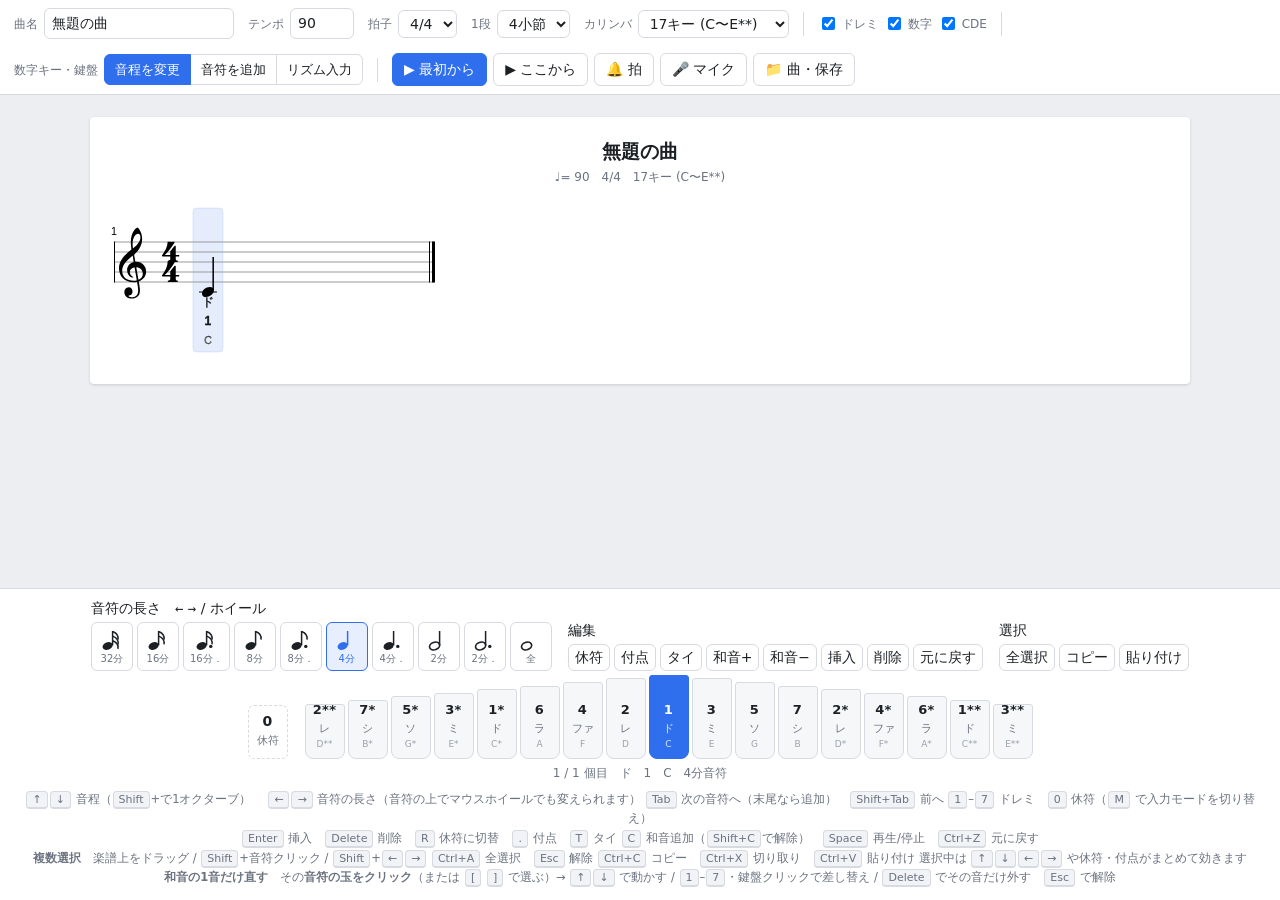
==== index.html @ a3340d4e "スマホは閲覧専用にし、画面幅だけでモードを切り替える - 閲覧モードの切り替えボタンを廃止。760px 以下かどうかだけで判定する - 狭い画面では下の入力パネルをまるごと非表示にし、ツールバーも  " ====
<!DOCTYPE html>
<html lang="ja">
<head>
<meta charset="utf-8">
<meta name="viewport" content="width=device-width, initial-scale=1">
<title>カリンバ楽譜メーカー</title>
<style>
  :root{
    --bg:#eceef2; --chrome:#ffffff; --ink:#1c2024; --muted:#6b7280;
    --line:#d7dae0; --accent:#2f6fed; --accent-soft:#e7efff;
    --tine:#f6f7f9; --tine-on:#2f6fed;
  }
  *{box-sizing:border-box}
  body{margin:0;background:var(--bg);color:var(--ink);
       font:14px/1.5 "Yu Gothic UI","Meiryo","Hiragino Kaku Gothic ProN",system-ui,sans-serif;
       height:100vh;display:flex;flex-direction:column;overflow:hidden}

  /* ---------- ツールバー ---------- */
  .bar{background:var(--chrome);border-bottom:1px solid var(--line);
       padding:8px 14px;display:flex;gap:14px;align-items:center;flex-wrap:wrap;flex:none}
  .bar .grp{display:flex;gap:6px;align-items:center}
  .bar .sep{width:1px;height:24px;background:var(--line)}
  label.f{font-size:12px;color:var(--muted);white-space:nowrap}
  input[type=text],input[type=number],select{
    font:inherit;padding:4px 7px;border:1px solid var(--line);border-radius:6px;background:#fff;color:inherit}
  input[type=text]{min-width:170px}
  input[type=number]{width:64px}
  button{font:inherit;padding:5px 11px;border:1px solid var(--line);border-radius:6px;
         background:#fff;color:inherit;cursor:pointer}
  button:hover{background:#f2f4f8}
  button.pri{background:var(--accent);border-color:var(--accent);color:#fff}
  button.pri:hover{filter:brightness(1.07)}
  .bar button.on{background:var(--accent-soft);border-color:var(--accent);color:var(--accent)}
  .chk{display:flex;gap:4px;align-items:center;font-size:12px;color:var(--muted);cursor:pointer;user-select:none}
  .seg{display:flex}
  .seg button{border-radius:0;margin-left:-1px;font-size:13px;padding:5px 10px}
  .seg button:first-child{border-radius:6px 0 0 6px;margin-left:0}
  .seg button:last-child{border-radius:0 6px 6px 0}
  .seg button.on{background:var(--accent);border-color:var(--accent);color:#fff;position:relative;z-index:1}
  .seg button.on:hover{background:var(--accent);filter:brightness(1.07)}

  /* ---------- 楽譜 ---------- */
  /* align-items を既定の stretch のままにすると、白い紙の高さが表示領域の高さで
     止まってしまい、スクロールすると下が背景色になるので flex-start にする */
  #paper{flex:1;overflow:auto;padding:22px 18px 30px;display:flex;
         justify-content:center;align-items:flex-start}
  #sheet{background:#fff;box-shadow:0 1px 3px rgba(0,0,0,.14);border-radius:4px;
         padding:18px 10px 10px;width:100%;max-width:1100px}
  #sheetTitle{text-align:center;font-size:19px;font-weight:600;margin:2px 0 2px}
  #sheetMeta{text-align:center;font-size:12px;color:var(--muted);margin-bottom:6px}
  #score svg{display:block;margin:0 auto;max-width:100%;height:auto}
  #score .hit{cursor:pointer}
  #empty{text-align:center;color:var(--muted);padding:40px 0}

  /* ---------- 入力パネル ---------- */
  .panel{background:var(--chrome);border-top:1px solid var(--line);padding:9px 14px 12px;flex:none}
  .prow{display:flex;gap:16px;align-items:flex-end;flex-wrap:wrap;justify-content:center}
  .durs{display:flex;gap:4px}
  .durs button{min-width:42px;padding:4px 6px 5px;text-align:center;line-height:1.15}
  .durs button svg{display:block;margin:0 auto}
  .durs button small{display:block;font-size:10px;color:var(--muted)}
  .durs button.on{background:var(--accent-soft);border-color:var(--accent);color:var(--accent)}
  .durs button.on small{color:var(--accent)}

  #tines{display:flex;gap:3px;align-items:flex-end;justify-content:center;flex-wrap:nowrap;
         overflow-x:auto;padding:4px 2px 0}
  #tines button{width:40px;padding:4px 0 6px;background:var(--tine);border:1px solid var(--line);
                border-radius:3px 3px 8px 8px;display:flex;flex-direction:column;justify-content:flex-end;
                gap:1px;align-items:center;flex:none}
  #tines button .num{font-size:13px;font-weight:600;letter-spacing:.02em}
  #tines button .sol{font-size:11px;color:var(--muted)}
  #tines button .let{font-size:9px;color:#9aa1ab}
  #tines button.on{background:var(--tine-on);border-color:var(--tine-on);color:#fff}
  #tines button.on .sol,#tines button.on .let{color:#dce7ff}
  #tines button.restkey{height:54px;margin-right:14px;background:#fff;
                        border-style:dashed;border-radius:6px;justify-content:center}
  #tines button.restkey .num{font-size:14px}

  /* ---------- マイク録音バー ---------- */
  .micbar{display:flex;gap:12px;align-items:center;flex:none;padding:7px 14px;
          background:#fff3f3;border-top:1px solid #f0c9c9;font-size:13px}
  .micbar[hidden]{display:none}
  .micbar .rec{width:10px;height:10px;border-radius:50%;background:#dc2b2b;flex:none;
               animation:blink 1.1s infinite}
  @keyframes blink{0%,45%{opacity:1}55%,100%{opacity:.2}}
  .micbar .meter{width:150px;height:9px;border-radius:5px;background:#e7d5d5;overflow:hidden;flex:none}
  .micbar .meter i{display:block;height:100%;width:0;background:#dc2b2b;transition:width .05s linear}
  .micbar .pitch{min-width:150px;font-weight:600;font-variant-numeric:tabular-nums}
  .micbar input[type=range]{width:110px}
  .micbar.err{background:#fff8e6;border-top-color:#eddfae}
  .micbar.err .rec{background:#c98a00;animation:none}

  /* ---------- 曲パネル ---------- */
  .modal{position:fixed;inset:0;background:rgba(20,24,30,.45);z-index:50;
         display:flex;align-items:center;justify-content:center;padding:16px}
  .modal[hidden]{display:none}
  .modal .box{background:#fff;border-radius:10px;padding:14px 16px 16px;width:min(560px,100%);
              max-height:86vh;overflow:auto;box-shadow:0 8px 32px rgba(0,0,0,.28)}
  .mhead{display:flex;justify-content:space-between;align-items:center;margin-bottom:10px;font-size:15px}
  .mrow{display:flex;gap:8px;align-items:center;margin-bottom:10px}
  .mrow.wrap{flex-wrap:wrap}
  .mrow input[type=text]{flex:1;min-width:0}
  .list{border:1px solid var(--line);border-radius:8px;max-height:36vh;overflow:auto;margin-bottom:10px}
  .list .row{display:flex;gap:8px;align-items:center;padding:6px 8px;border-bottom:1px solid #eef0f3}
  .list .row:last-child{border-bottom:0}
  .list .row .nm{flex:1;min-width:0;overflow:hidden;text-overflow:ellipsis;white-space:nowrap}
  .list .row .sub{font-size:11px;color:var(--muted);flex:none}
  .list .empty{padding:14px;text-align:center;color:var(--muted);font-size:12.5px}
  .note{font-size:11.5px;color:var(--muted);line-height:1.7;margin:0}

  .hint{font-size:11.5px;color:var(--muted);text-align:center;margin-top:8px;line-height:1.7}
  .hint kbd{font:inherit;font-size:11px;background:#f1f3f7;border:1px solid var(--line);
            border-bottom-width:2px;border-radius:4px;padding:1px 5px;margin:0 1px}
  .status{font-size:12px;color:var(--muted);text-align:center;margin-top:5px;min-height:18px}

  /* ---------- 画面が狭いとき（スマホ）は「見る」ことだけに絞る ----------
     下の入力パネルはまるごと消し、上のツールバーも再生と曲だけにする */
  @media (max-width:760px){
    .panel{display:none}
    .bar .wide,
    .bar .sep,
    #btnMetro,
    #btnMic{display:none}
    .bar{padding:6px 8px;gap:8px;justify-content:center}
    .bar .grp{gap:5px}
    .bar button{padding:7px 10px}
    .chk{font-size:12px}
    #paper{padding:8px 4px 14px}
    #sheet{padding:8px 2px 4px;border-radius:0;box-shadow:none}
    #sheetTitle{font-size:16px}
    #sheetMeta{font-size:11px;margin-bottom:4px}
    #score .hit{cursor:default}
    .micbar{flex-wrap:wrap;gap:8px}
    .micbar .pitch{min-width:0}
    .modal{padding:0}
    .modal .box{border-radius:0;max-height:100vh;height:100%}
  }

  @media print{
    body{height:auto;overflow:visible;background:#fff;display:block}
    .bar,.panel{display:none!important}
    #paper{overflow:visible;padding:0;display:block}
    #sheet{box-shadow:none;max-width:none;padding:0}
    #score svg{width:100%!important;height:auto!important}
    #score .cursor,#score .seek{display:none}
  }
  @page{size:A4 portrait;margin:12mm}
</style>
</head>
<body>

<div class="bar">
  <div class="grp wide">
    <label class="f" for="title">曲名</label>
    <input type="text" id="title" value="無題の曲">
  </div>
  <div class="grp wide">
    <label class="f" for="tempo">テンポ</label>
    <input type="number" id="tempo" min="30" max="240" value="90">
  </div>
  <div class="grp wide">
    <label class="f" for="timesig">拍子</label>
    <select id="timesig">
      <option>4/4</option><option>3/4</option><option>2/4</option>
      <option>6/8</option><option>3/8</option>
    </select>
  </div>
  <div class="grp wide">
    <label class="f" for="perline">1段</label>
    <select id="perline" title="1段に並べる小節数">
      <option value="2">2小節</option><option value="3">3小節</option>
      <option value="4" selected>4小節</option><option value="5">5小節</option>
      <option value="6">6小節</option>
    </select>
  </div>
  <div class="grp wide">
    <label class="f" for="preset">カリンバ</label>
    <select id="preset"></select>
  </div>
  <div class="sep"></div>
  <div class="grp">
    <label class="chk"><input type="checkbox" id="sSol" checked>ドレミ</label>
    <label class="chk"><input type="checkbox" id="sNum" checked>数字</label>
    <label class="chk"><input type="checkbox" id="sLet" checked>CDE</label>
  </div>
  <div class="sep"></div>
  <div class="grp wide">
    <label class="f">数字キー・鍵盤</label>
    <div class="seg" id="modeSeg">
      <button id="modeEdit" title="M で切り替え">音程を変更</button>
      <button id="modeAdd" title="M で切り替え">音符を追加</button>
      <button id="modeTap" title="M で切り替え／押した間隔で長さが決まります">リズム入力</button>
    </div>
  </div>
  <div class="sep"></div>
  <div class="grp">
    <button class="pri" id="btnPlayAll" title="Shift+Space">▶ 最初から</button>
    <button id="btnPlayHere" title="Space">▶ ここから</button>
    <button id="btnMetro" title="メトロノーム">🔔 拍</button>
    <button id="btnMic" title="マイクで弾いた音を楽譜にします">🎤 マイク</button>
    <button id="btnSongs">📁 曲・保存</button>
    <input type="file" id="file" accept=".json,application/json" hidden>
  </div>
</div>

<!-- 曲の保存・読み込み・共有 -->
<div class="modal" id="songs" hidden>
  <div class="box">
    <div class="mhead">
      <b>曲</b>
      <button id="songsClose">閉じる</button>
    </div>
    <div class="mrow">
      <input type="text" id="songName" placeholder="曲の名前">
      <button class="pri" id="songSave">この名前で保存</button>
    </div>
    <div id="songList" class="list"></div>
    <div class="mrow wrap">
      <button id="songNew">新規</button>
      <button id="songLink">🔗 リンクをコピー</button>
      <button id="songExport">JSONで書き出し</button>
      <button id="songImport">JSONを読み込む</button>
      <button id="btnPng">PNG</button>
      <button id="btnPrint">印刷</button>
    </div>
    <input type="text" id="songUrl" readonly hidden
           style="width:100%;margin-bottom:10px;font-size:12px">
    <p class="note" id="songNote">
      保存先は<b>この端末のこのブラウザの中</b>です。別の端末（スマホなど）へ移すときは
      「🔗 リンクをコピー」で出たURLを送ってください。そのURLを開くと曲がそのまま開きます。
    </p>
  </div>
</div>

<div id="paper">
  <div id="sheet">
    <div id="sheetTitle"></div>
    <div id="sheetMeta"></div>
    <div id="score"></div>
  </div>
</div>

<div class="micbar" id="micbar" hidden>
  <span class="rec"></span>
  <span id="micState">マイクを準備中…</span>
  <div class="meter"><i id="micLevel"></i></div>
  <label class="f" for="micSens">感度</label>
  <input type="range" id="micSens" min="3" max="60" value="12">
  <span class="pitch" id="micPitch">—</span>
  <button id="micStop">■ 停止</button>
</div>

<div class="panel">
  <div class="prow">
    <div>
      <div class="f" style="margin-bottom:3px">音符の長さ　<kbd>←</kbd> <kbd>→</kbd> / ホイール</div>
      <div class="durs" id="durs"></div>
    </div>
    <div>
      <div class="f" style="margin-bottom:3px">編集</div>
      <div class="durs">
        <button id="btnRest" title="R">休符</button>
        <button id="btnDot" title=".">付点</button>
        <button id="btnTie" title="T">タイ</button>
        <button id="btnChord" title="C">和音+</button>
        <button id="btnChordDel" title="Shift+C／選んだ音を外す">和音−</button>
        <button id="btnIns" title="Enter">挿入</button>
        <button id="btnDel" title="Delete">削除</button>
        <button id="btnUndo" title="Ctrl+Z">元に戻す</button>
      </div>
    </div>
    <div>
      <div class="f" style="margin-bottom:3px">選択</div>
      <div class="durs">
        <button id="btnAll" title="Ctrl+A">全選択</button>
        <button id="btnCopy" title="Ctrl+C">コピー</button>
        <button id="btnPaste" title="Ctrl+V">貼り付け</button>
      </div>
    </div>
  </div>
  <div id="tines"></div>
  <div class="status" id="status"></div>
  <div class="hint">
    <kbd>↑</kbd><kbd>↓</kbd> 音程（<kbd>Shift</kbd>+で1オクターブ）　
    <kbd>←</kbd><kbd>→</kbd> 音符の長さ（音符の上でマウスホイールでも変えられます）
    <kbd>Tab</kbd> 次の音符へ（末尾なら追加）　<kbd>Shift+Tab</kbd> 前へ
    <kbd>1</kbd>–<kbd>7</kbd> ドレミ　<kbd>0</kbd> 休符（<kbd>M</kbd> で入力モードを切り替え）<br>
    <kbd>Enter</kbd> 挿入　<kbd>Delete</kbd> 削除　<kbd>R</kbd> 休符に切替　<kbd>.</kbd> 付点　<kbd>T</kbd> タイ
    <kbd>C</kbd> 和音追加（<kbd>Shift+C</kbd>で解除）　<kbd>Space</kbd> 再生/停止　<kbd>Ctrl+Z</kbd> 元に戻す<br>
    <b>複数選択</b>　楽譜上をドラッグ / <kbd>Shift</kbd>+音符クリック / <kbd>Shift</kbd>+<kbd>←</kbd><kbd>→</kbd>
    <kbd>Ctrl+A</kbd> 全選択　<kbd>Esc</kbd> 解除
    <kbd>Ctrl+C</kbd> コピー　<kbd>Ctrl+X</kbd> 切り取り　<kbd>Ctrl+V</kbd> 貼り付け
    選択中は <kbd>↑</kbd><kbd>↓</kbd><kbd>←</kbd><kbd>→</kbd> や休符・付点がまとめて効きます<br>
    <b>和音の1音だけ直す</b>　その<b>音符の玉をクリック</b>（または <kbd>[</kbd> <kbd>]</kbd> で選ぶ）→
    <kbd>↑</kbd><kbd>↓</kbd> で動かす / <kbd>1</kbd>–<kbd>7</kbd>・鍵盤クリックで差し替え /
    <kbd>Delete</kbd> でその音だけ外す　<kbd>Esc</kbd> で解除
  </div>
</div>

<script src="./vendor/vexflow-bravura.js"></script>
<script src="./app.js"></script>
</body>
</html>
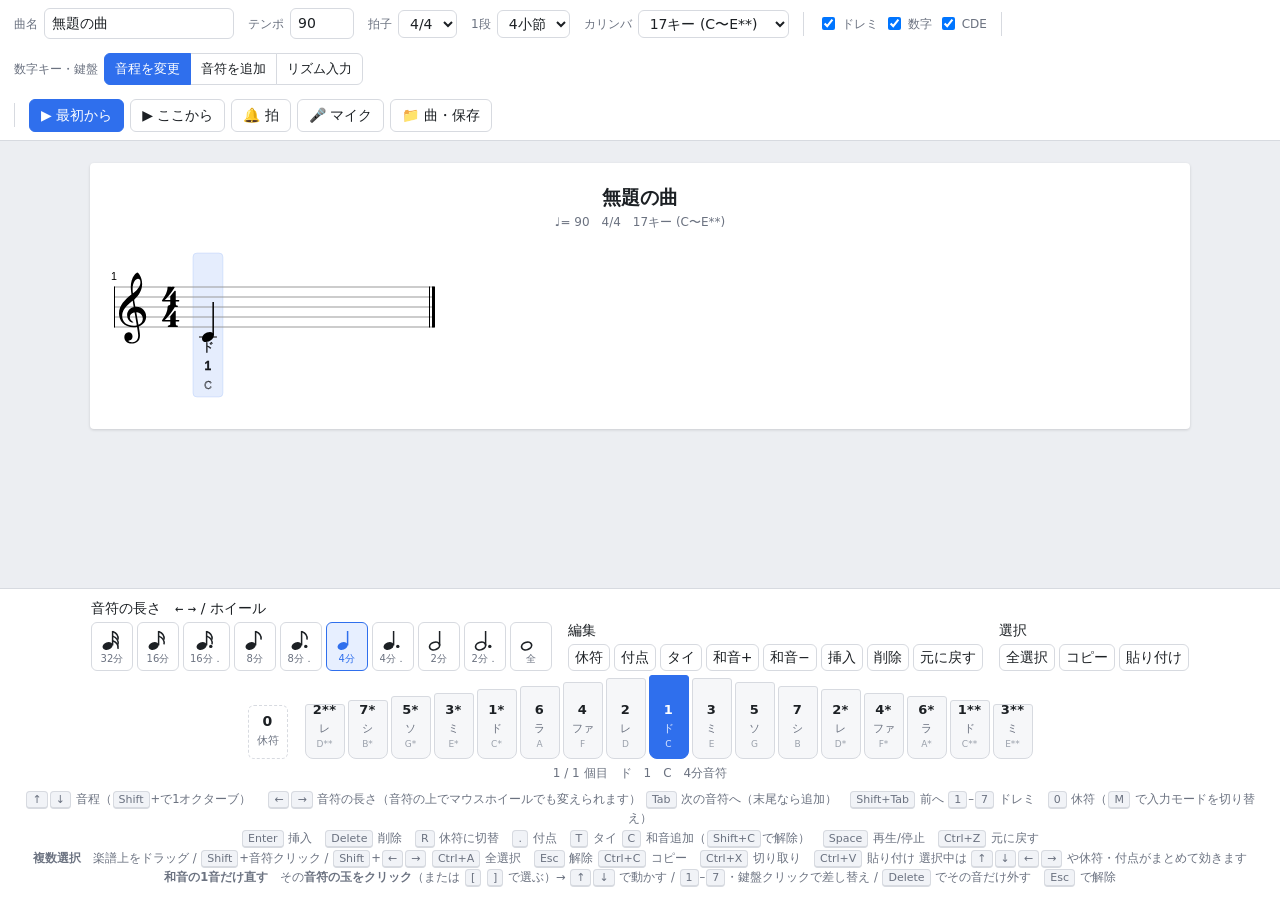
==== commit cc37e436: "スマホのヘッダーをハンバーガーで開閉できるようにする - ☰ を押すと曲名・テンポ・拍子・1段の小節数・カリンバ・表示切り替えが開く - 常に出すのは ☰ / 再生 / ここから / 拍 / 曲・保存" ====
--- a/index.html
+++ b/index.html
@@ -38,6 +38,9 @@
   .seg button:last-child{border-radius:0 6px 6px 0}
   .seg button.on{background:var(--accent);border-color:var(--accent);color:#fff;position:relative;z-index:1}
   .seg button.on:hover{background:var(--accent);filter:brightness(1.07)}
+  .settings{display:flex;gap:14px;align-items:center;flex-wrap:wrap}
+  .narrowOnly{display:none}
+  #btnMenu{font-size:17px;line-height:1;padding:6px 11px}
 
   /* ---------- 楽譜 ---------- */
   /* align-items を既定の stretch のままにすると、白い紙の高さが表示領域の高さで
@@ -117,13 +120,21 @@
      下の入力パネルはまるごと消し、上のツールバーも再生と曲だけにする */
   @media (max-width:760px){
     .panel{display:none}
-    .bar .wide,
-    .bar .sep,
-    #btnMetro,
-    #btnMic{display:none}
-    .bar{padding:6px 8px;gap:8px;justify-content:center}
+    .bar .editOnly{display:none}   /* .bar .grp より詳細度を上げる */
+    .narrowOnly{display:inline-block}
+    .bar{padding:6px 8px;gap:8px;justify-content:center;align-items:center}
+    .bar > .sep{display:none}
     .bar .grp{gap:5px}
     .bar button{padding:7px 10px}
+    /* 設定はハンバーガーを押したときだけ、再生ボタンの下の行に開く */
+    #btnMenu{order:0}
+    .actions{order:1}
+    .settings{order:2;width:100%;display:none;gap:10px 14px;
+              padding-top:8px;margin-top:2px;border-top:1px solid var(--line)}
+    body.menuopen .settings{display:flex}
+    .settings .sep{display:none}
+    .settings input[type=text]{min-width:0;flex:1}
+    .settings .grp:first-child{width:100%}
     .chk{font-size:12px}
     #paper{padding:8px 4px 14px}
     #sheet{padding:8px 2px 4px;border-radius:0;box-shadow:none}
@@ -150,54 +161,60 @@
 <body>
 
 <div class="bar">
-  <div class="grp wide">
-    <label class="f" for="title">曲名</label>
-    <input type="text" id="title" value="無題の曲">
-  </div>
-  <div class="grp wide">
-    <label class="f" for="tempo">テンポ</label>
-    <input type="number" id="tempo" min="30" max="240" value="90">
-  </div>
-  <div class="grp wide">
-    <label class="f" for="timesig">拍子</label>
-    <select id="timesig">
-      <option>4/4</option><option>3/4</option><option>2/4</option>
-      <option>6/8</option><option>3/8</option>
-    </select>
-  </div>
-  <div class="grp wide">
-    <label class="f" for="perline">1段</label>
-    <select id="perline" title="1段に並べる小節数">
-      <option value="2">2小節</option><option value="3">3小節</option>
-      <option value="4" selected>4小節</option><option value="5">5小節</option>
-      <option value="6">6小節</option>
-    </select>
-  </div>
-  <div class="grp wide">
-    <label class="f" for="preset">カリンバ</label>
-    <select id="preset"></select>
-  </div>
+  <button id="btnMenu" class="narrowOnly" title="設定を開け閉めします" aria-label="設定">☰</button>
+
+  <!-- ハンバーガーで開け閉めする設定群（広い画面では常に出ている） -->
+  <div class="settings" id="barSettings">
+    <div class="grp">
+      <label class="f" for="title">曲名</label>
+      <input type="text" id="title" value="無題の曲">
+    </div>
+    <div class="grp">
+      <label class="f" for="tempo">テンポ</label>
+      <input type="number" id="tempo" min="30" max="240" value="90">
+    </div>
+    <div class="grp">
+      <label class="f" for="timesig">拍子</label>
+      <select id="timesig">
+        <option>4/4</option><option>3/4</option><option>2/4</option>
+        <option>6/8</option><option>3/8</option>
+      </select>
+    </div>
+    <div class="grp">
+      <label class="f" for="perline">1段</label>
+      <select id="perline" title="1段に並べる小節数">
+        <option value="2">2小節</option><option value="3">3小節</option>
+        <option value="4" selected>4小節</option><option value="5">5小節</option>
+        <option value="6">6小節</option>
+      </select>
+    </div>
+    <div class="grp">
+      <label class="f" for="preset">カリンバ</label>
+      <select id="preset"></select>
+    </div>
+    <div class="sep"></div>
+    <div class="grp">
+      <label class="chk"><input type="checkbox" id="sSol" checked>ドレミ</label>
+      <label class="chk"><input type="checkbox" id="sNum" checked>数字</label>
+      <label class="chk"><input type="checkbox" id="sLet" checked>CDE</label>
+    </div>
+    <div class="sep"></div>
+    <div class="grp editOnly">
+      <label class="f">数字キー・鍵盤</label>
+      <div class="seg" id="modeSeg">
+        <button id="modeEdit" title="M で切り替え">音程を変更</button>
+        <button id="modeAdd" title="M で切り替え">音符を追加</button>
+        <button id="modeTap" title="M で切り替え／押した間隔で長さが決まります">リズム入力</button>
+      </div>
+    </div>
+  </div>
+
   <div class="sep"></div>
-  <div class="grp">
-    <label class="chk"><input type="checkbox" id="sSol" checked>ドレミ</label>
-    <label class="chk"><input type="checkbox" id="sNum" checked>数字</label>
-    <label class="chk"><input type="checkbox" id="sLet" checked>CDE</label>
-  </div>
-  <div class="sep"></div>
-  <div class="grp wide">
-    <label class="f">数字キー・鍵盤</label>
-    <div class="seg" id="modeSeg">
-      <button id="modeEdit" title="M で切り替え">音程を変更</button>
-      <button id="modeAdd" title="M で切り替え">音符を追加</button>
-      <button id="modeTap" title="M で切り替え／押した間隔で長さが決まります">リズム入力</button>
-    </div>
-  </div>
-  <div class="sep"></div>
-  <div class="grp">
+  <div class="grp actions">
     <button class="pri" id="btnPlayAll" title="Shift+Space">▶ 最初から</button>
     <button id="btnPlayHere" title="Space">▶ ここから</button>
     <button id="btnMetro" title="メトロノーム">🔔 拍</button>
-    <button id="btnMic" title="マイクで弾いた音を楽譜にします">🎤 マイク</button>
+    <button id="btnMic" class="editOnly" title="マイクで弾いた音を楽譜にします">🎤 マイク</button>
     <button id="btnSongs">📁 曲・保存</button>
     <input type="file" id="file" accept=".json,application/json" hidden>
   </div>
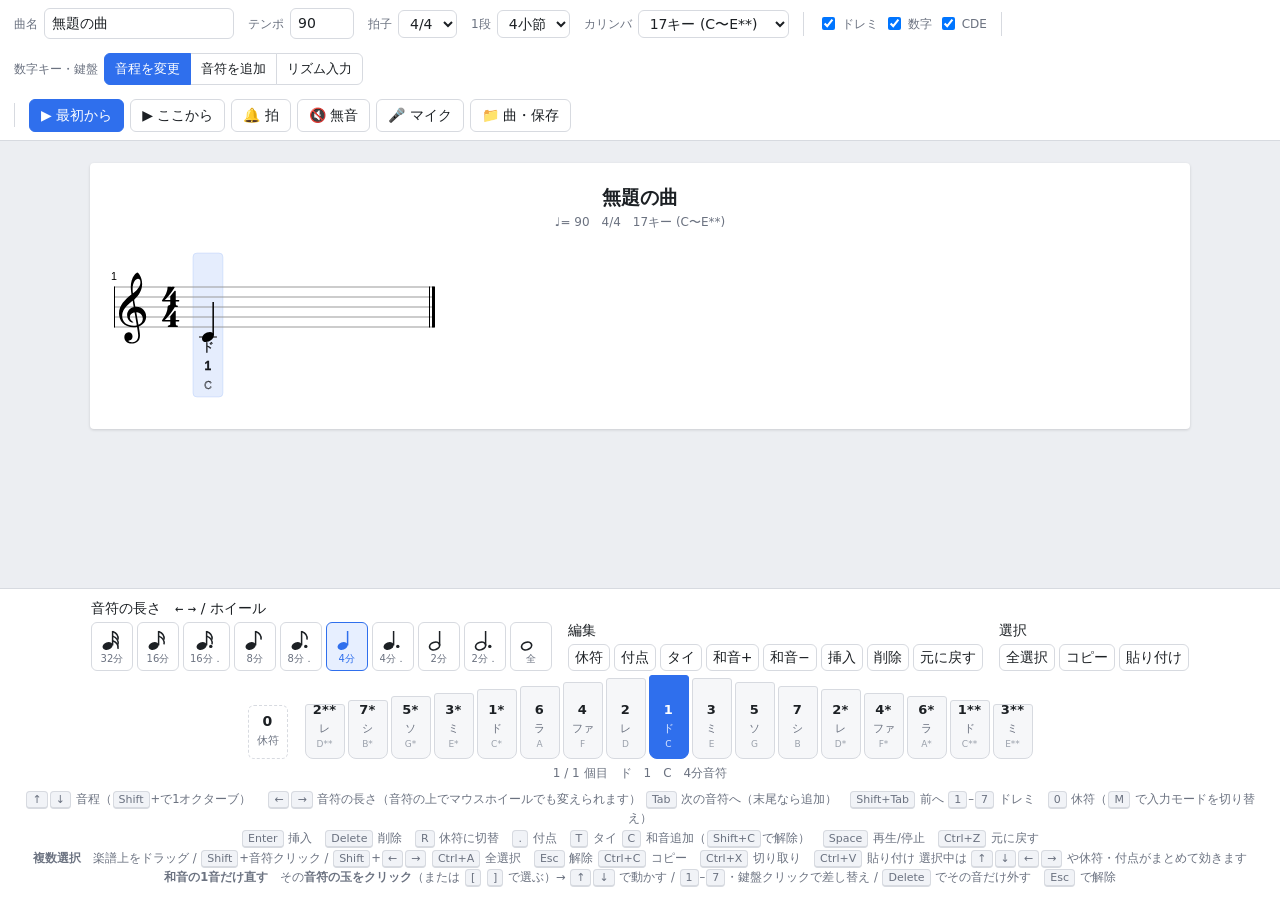
==== commit 8527b3f4: "無音再生モードを追加 音を出さずにシークバーとスクロールだけを進める。自分でカリンバを 弾きながら、いまどこを弾いているかを目で追うためのモード。 メトロノームと組み合わせればクリックだけ聞きながら練" ====
--- a/index.html
+++ b/index.html
@@ -214,6 +214,7 @@
     <button class="pri" id="btnPlayAll" title="Shift+Space">▶ 最初から</button>
     <button id="btnPlayHere" title="Space">▶ ここから</button>
     <button id="btnMetro" title="メトロノーム">🔔 拍</button>
+    <button id="btnSilent" title="音を出さずに譜面の進行だけ表示します（自分で弾くときの練習用）">🔇 無音</button>
     <button id="btnMic" class="editOnly" title="マイクで弾いた音を楽譜にします">🎤 マイク</button>
     <button id="btnSongs">📁 曲・保存</button>
     <input type="file" id="file" accept=".json,application/json" hidden>
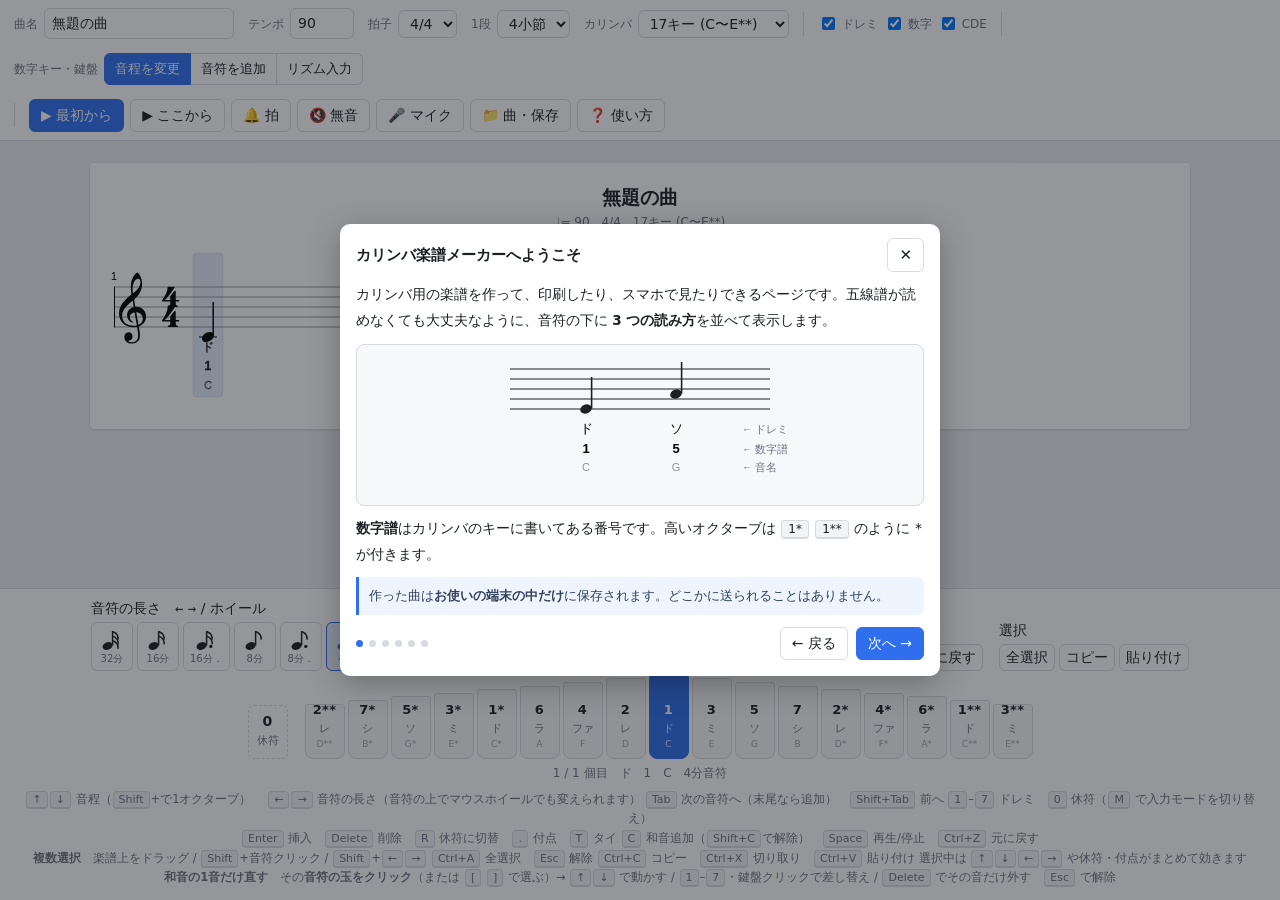
==== commit c00b68cb: "はじめて開いた人向けの使い方チュートリアルを追加 全6ページのモーダル。初回のみ自動で開き、以後は ❓ 使い方 からいつでも。 矢印キーでページ送り、Esc で閉じる。 1ページ目には3段表記の図を入" ====
--- a/index.html
+++ b/index.html
@@ -111,6 +111,23 @@
   .list .empty{padding:14px;text-align:center;color:var(--muted);font-size:12.5px}
   .note{font-size:11.5px;color:var(--muted);line-height:1.7;margin:0}
 
+  /* ---------- チュートリアル ---------- */
+  .box.tut{width:min(600px,100%)}
+  .tutbody{font-size:13.5px;line-height:1.9;min-height:210px}
+  .tutbody p{margin:0 0 10px}
+  .tutbody ul{margin:0 0 10px;padding-left:1.2em}
+  .tutbody li{margin-bottom:5px}
+  .tutbody kbd{font:inherit;font-size:12px;background:#f1f3f7;border:1px solid var(--line);
+               border-bottom-width:2px;border-radius:4px;padding:1px 6px;margin:0 1px;white-space:nowrap}
+  .tutbody .fig{background:#f7f8fa;border:1px solid var(--line);border-radius:8px;
+                padding:10px;margin:0 0 10px;text-align:center}
+  .tutbody .tip{background:#eef5ff;border-left:3px solid var(--accent);
+                padding:7px 10px;border-radius:0 6px 6px 0;font-size:12.5px;color:#31415c}
+  .tutfoot{display:flex;justify-content:space-between;align-items:center;gap:10px;margin-top:12px}
+  .dots{display:flex;gap:6px}
+  .dots i{width:7px;height:7px;border-radius:50%;background:var(--line);display:block}
+  .dots i.on{background:var(--accent)}
+
   .hint{font-size:11.5px;color:var(--muted);text-align:center;margin-top:8px;line-height:1.7}
   .hint kbd{font:inherit;font-size:11px;background:#f1f3f7;border:1px solid var(--line);
             border-bottom-width:2px;border-radius:4px;padding:1px 5px;margin:0 1px}
@@ -125,7 +142,9 @@
     .bar{padding:6px 8px;gap:8px;justify-content:center;align-items:center}
     .bar > .sep{display:none}
     .bar .grp{gap:5px}
-    .bar button{padding:7px 10px}
+    .bar button{padding:7px 9px}
+    .bar .lbl{display:none}
+    .tutbody{font-size:13px;min-height:0}
     /* 設定はハンバーガーを押したときだけ、再生ボタンの下の行に開く */
     #btnMenu{order:0}
     .actions{order:1}
@@ -145,6 +164,7 @@
     .micbar .pitch{min-width:0}
     .modal{padding:0}
     .modal .box{border-radius:0;max-height:100vh;height:100%}
+    .modal .box.tut{height:auto}
   }
 
   @media print{
@@ -213,11 +233,30 @@
   <div class="grp actions">
     <button class="pri" id="btnPlayAll" title="Shift+Space">▶ 最初から</button>
     <button id="btnPlayHere" title="Space">▶ ここから</button>
-    <button id="btnMetro" title="メトロノーム">🔔 拍</button>
-    <button id="btnSilent" title="音を出さずに譜面の進行だけ表示します（自分で弾くときの練習用）">🔇 無音</button>
+    <button id="btnMetro" title="メトロノーム">🔔<span class="lbl"> 拍</span></button>
+    <button id="btnSilent" title="音を出さずに譜面の進行だけ表示します（自分で弾くときの練習用）">🔇<span class="lbl"> 無音</span></button>
     <button id="btnMic" class="editOnly" title="マイクで弾いた音を楽譜にします">🎤 マイク</button>
-    <button id="btnSongs">📁 曲・保存</button>
+    <button id="btnSongs" title="曲の保存・読み込み・共有">📁<span class="lbl"> 曲・保存</span></button>
+    <button id="btnHelp" title="使い方を見る">❓<span class="lbl"> 使い方</span></button>
     <input type="file" id="file" accept=".json,application/json" hidden>
+  </div>
+</div>
+
+<!-- 使い方チュートリアル -->
+<div class="modal" id="tutorial" hidden>
+  <div class="box tut">
+    <div class="mhead">
+      <b id="tutTitle"></b>
+      <button id="tutClose" title="閉じる">✕</button>
+    </div>
+    <div id="tutBody" class="tutbody"></div>
+    <div class="tutfoot">
+      <div class="dots" id="tutDots"></div>
+      <div class="mrow" style="margin:0">
+        <button id="tutPrev">← 戻る</button>
+        <button class="pri" id="tutNext">次へ →</button>
+      </div>
+    </div>
   </div>
 </div>
 
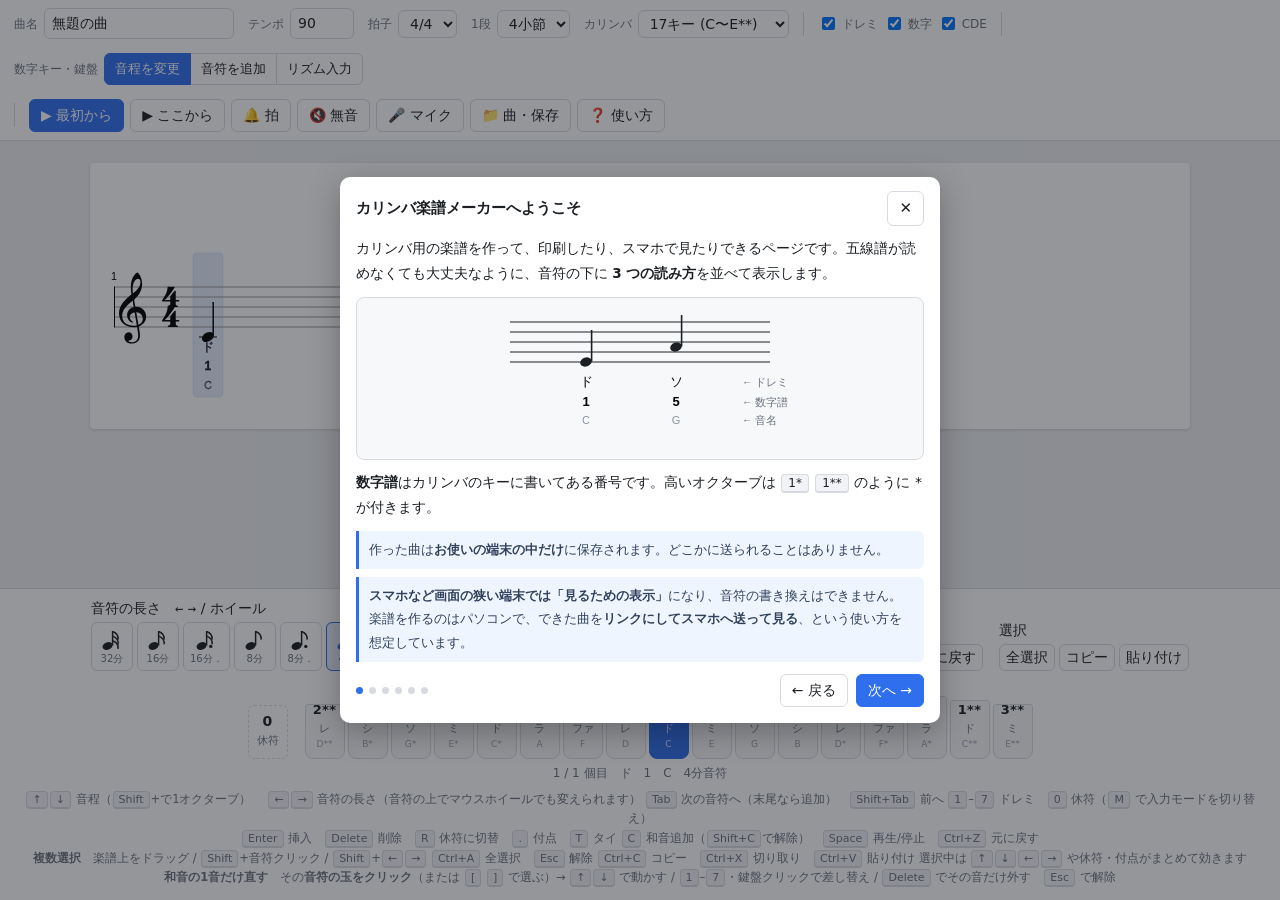
==== commit 98c5dc10: "チュートリアル1ページ目に「スマホはほぼ閲覧専用」を常時記載する 画面の広さに関係なく「ようこそ」で説明するようにした。パソコンで見て いる人にも、スマホへはリンクで送って見る使い方だと最初に伝わる。" ====
--- a/index.html
+++ b/index.html
@@ -122,7 +122,9 @@
   .tutbody .fig{background:#f7f8fa;border:1px solid var(--line);border-radius:8px;
                 padding:10px;margin:0 0 10px;text-align:center}
   .tutbody .tip{background:#eef5ff;border-left:3px solid var(--accent);
-                padding:7px 10px;border-radius:0 6px 6px 0;font-size:12.5px;color:#31415c}
+                padding:7px 10px;border-radius:0 6px 6px 0;font-size:12.5px;color:#31415c;
+                margin-bottom:8px}
+  .tutbody .tip:last-child{margin-bottom:0}
   .tutfoot{display:flex;justify-content:space-between;align-items:center;gap:10px;margin-top:12px}
   .dots{display:flex;gap:6px}
   .dots i{width:7px;height:7px;border-radius:50%;background:var(--line);display:block}
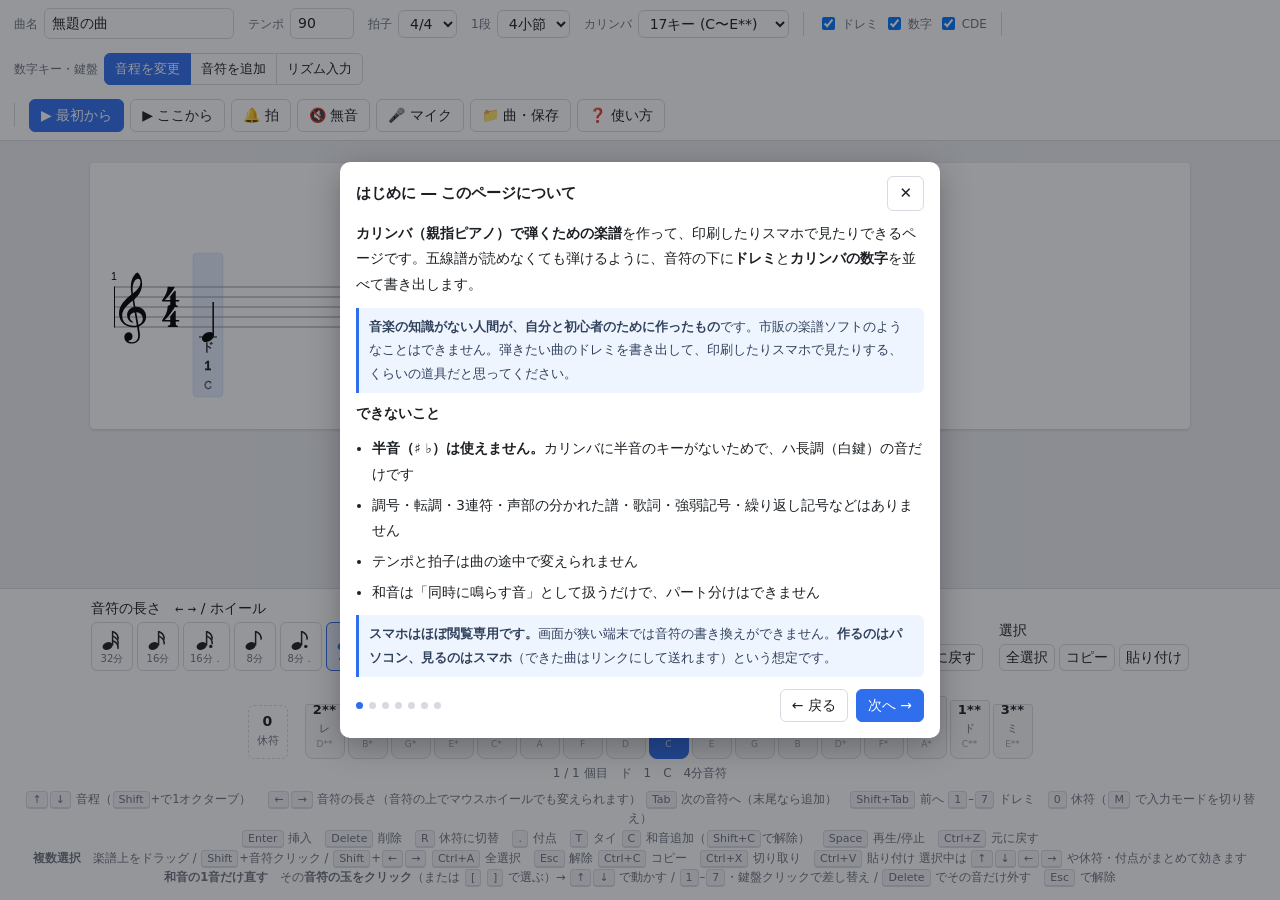
==== commit 523d5f99: "広告枠（忍者AD MAX 用）を楽譜の下に用意する index.html にコメントで囲んだ空の div を置き、そこへ広告タグを直接 貼れるようにした。忍者AD MAX のタグは document." ====
--- a/index.html
+++ b/index.html
@@ -47,8 +47,12 @@
      止まってしまい、スクロールすると下が背景色になるので flex-start にする */
   #paper{flex:1;overflow:auto;padding:22px 18px 30px;display:flex;
          justify-content:center;align-items:flex-start}
+  #pagecol{width:100%;max-width:1100px}
   #sheet{background:#fff;box-shadow:0 1px 3px rgba(0,0,0,.14);border-radius:4px;
-         padding:18px 10px 10px;width:100%;max-width:1100px}
+         padding:18px 10px 10px;width:100%}
+  /* 広告枠。タグを貼るまでは高さ 0 で、何も見えない */
+  .adbox{text-align:center;overflow:hidden}
+  .adbox:not(:empty){margin:16px 0 4px}
   #sheetTitle{text-align:center;font-size:19px;font-weight:600;margin:2px 0 2px}
   #sheetMeta{text-align:center;font-size:12px;color:var(--muted);margin-bottom:6px}
   #score svg{display:block;margin:0 auto;max-width:100%;height:auto}
@@ -176,6 +180,7 @@
     #sheet{box-shadow:none;max-width:none;padding:0}
     #score svg{width:100%!important;height:auto!important}
     #score .cursor,#score .seek{display:none}
+    .adbox{display:none}
   }
   @page{size:A4 portrait;margin:12mm}
 </style>
@@ -292,10 +297,24 @@
 </div>
 
 <div id="paper">
-  <div id="sheet">
-    <div id="sheetTitle"></div>
-    <div id="sheetMeta"></div>
-    <div id="score"></div>
+  <div id="pagecol">
+    <div id="sheet">
+      <div id="sheetTitle"></div>
+      <div id="sheetMeta"></div>
+      <div id="score"></div>
+    </div>
+
+    <!-- ▼▼▼ 広告枠（忍者AD MAX） ▼▼▼
+         忍者AD MAX で発行された広告タグを、下の id="ad" の div の中にそのまま貼り付けてください。
+         例（貼ったあとの形）:
+           [div id="ad" class="adbox"]
+             [script src="https://adm.shinobi.jp/s/xxxxxxxxxxxx"][/script]
+           [/div]
+         タグを貼るまでは何も表示されず、場所も取りません。
+         枠を増やしたいときは、この div ごとコピーして id を ad2, ad3 … に変えてください。
+         印刷と PNG 書き出しには入りません。                    ▼▼▼ -->
+    <div id="ad" class="adbox"></div>
+    <!-- ▲▲▲ 広告枠ここまで ▲▲▲ -->
   </div>
 </div>
 
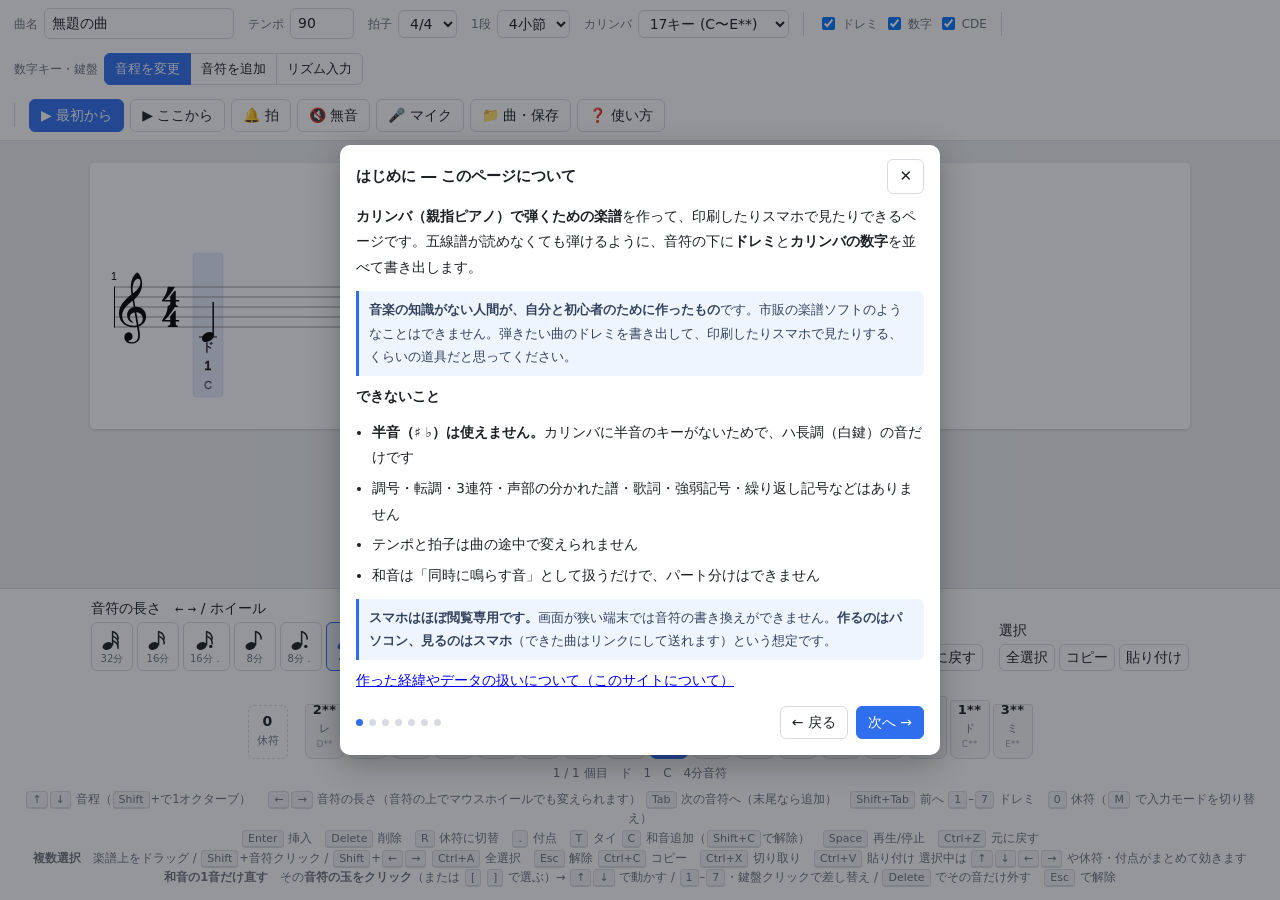
==== commit 2fce4e46: "「このサイトについて」ページを追加 about.html を新規作成。作った経緯（カリンバ歴6日目、音楽経験はリコーダー くらい、ドレミと数字と音名が載った楽譜がほしかったが見つからなかった）、 でき" ====
--- a/index.html
+++ b/index.html
@@ -50,9 +50,9 @@
   #pagecol{width:100%;max-width:1100px}
   #sheet{background:#fff;box-shadow:0 1px 3px rgba(0,0,0,.14);border-radius:4px;
          padding:18px 10px 10px;width:100%}
-  /* 広告枠。タグを貼るまでは高さ 0 で、何も見えない */
-  .adbox{text-align:center;overflow:hidden}
-  .adbox:not(:empty){margin:16px 0 4px}
+  .sitefoot{text-align:center;padding:12px 0 2px;font-size:12px}
+  .sitefoot a{color:var(--muted)}
+  .sitefoot a:hover{color:var(--accent)}
   #sheetTitle{text-align:center;font-size:19px;font-weight:600;margin:2px 0 2px}
   #sheetMeta{text-align:center;font-size:12px;color:var(--muted);margin-bottom:6px}
   #score svg{display:block;margin:0 auto;max-width:100%;height:auto}
@@ -180,7 +180,7 @@
     #sheet{box-shadow:none;max-width:none;padding:0}
     #score svg{width:100%!important;height:auto!important}
     #score .cursor,#score .seek{display:none}
-    .adbox{display:none}
+    .sitefoot{display:none}
   }
   @page{size:A4 portrait;margin:12mm}
 </style>
@@ -303,18 +303,9 @@
       <div id="sheetMeta"></div>
       <div id="score"></div>
     </div>
-
-    <!-- ▼▼▼ 広告枠（忍者AD MAX） ▼▼▼
-         忍者AD MAX で発行された広告タグを、下の id="ad" の div の中にそのまま貼り付けてください。
-         例（貼ったあとの形）:
-           [div id="ad" class="adbox"]
-             [script src="https://adm.shinobi.jp/s/xxxxxxxxxxxx"][/script]
-           [/div]
-         タグを貼るまでは何も表示されず、場所も取りません。
-         枠を増やしたいときは、この div ごとコピーして id を ad2, ad3 … に変えてください。
-         印刷と PNG 書き出しには入りません。                    ▼▼▼ -->
-    <div id="ad" class="adbox"></div>
-    <!-- ▲▲▲ 広告枠ここまで ▲▲▲ -->
+    <div class="sitefoot">
+      <a href="about.html">このサイトについて</a>
+    </div>
   </div>
 </div>
 
